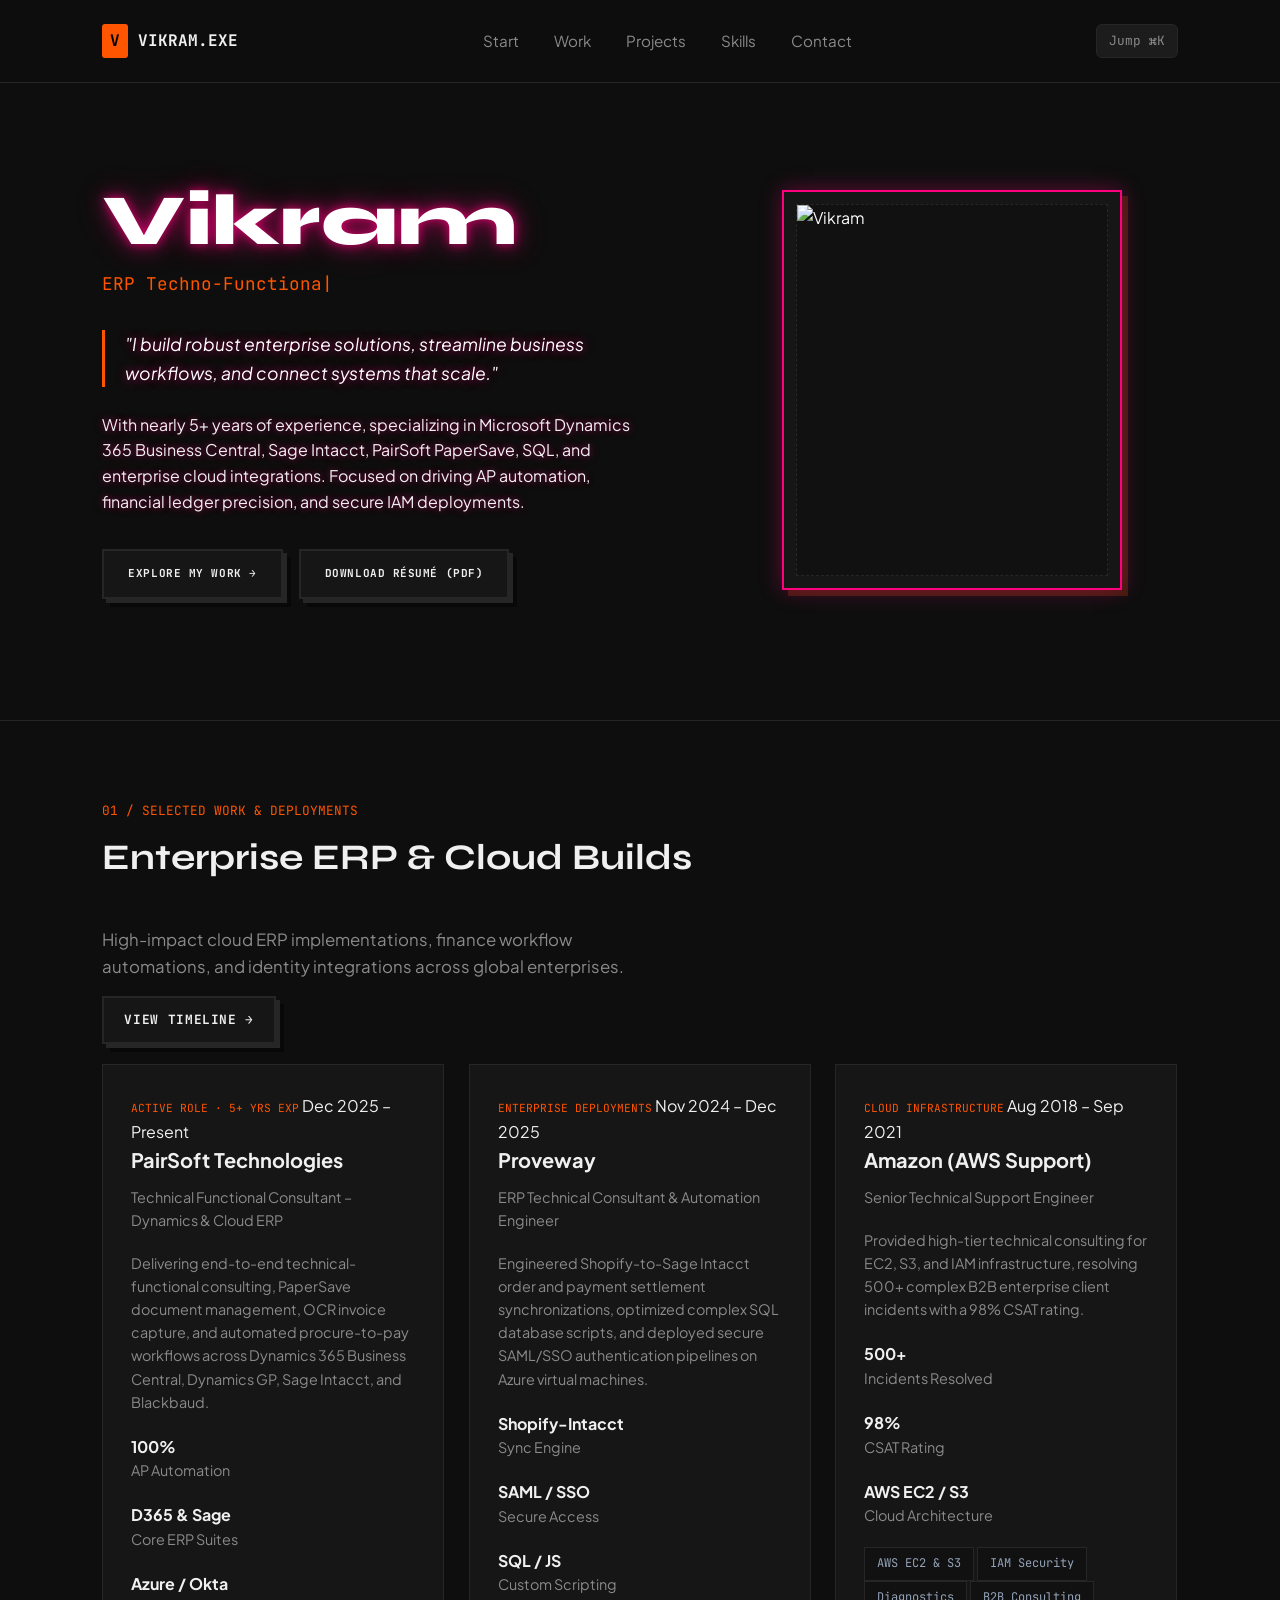
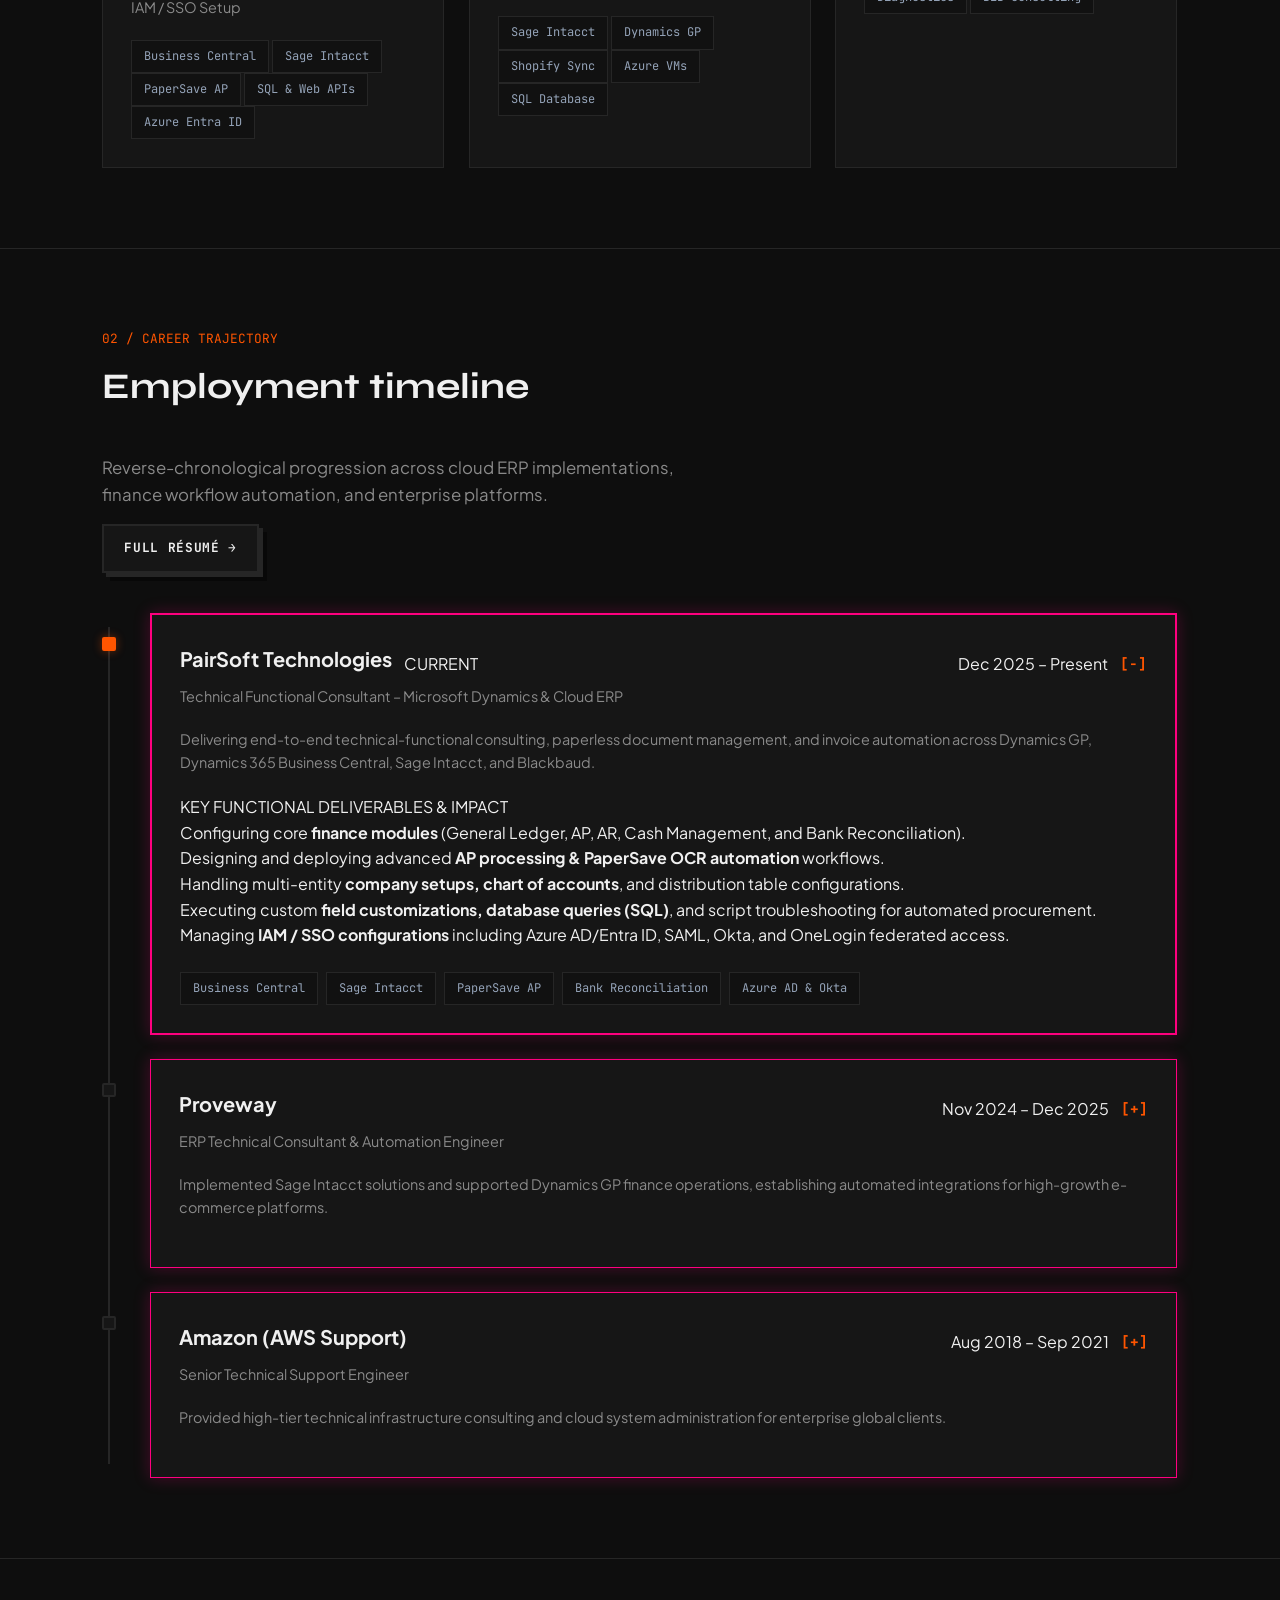
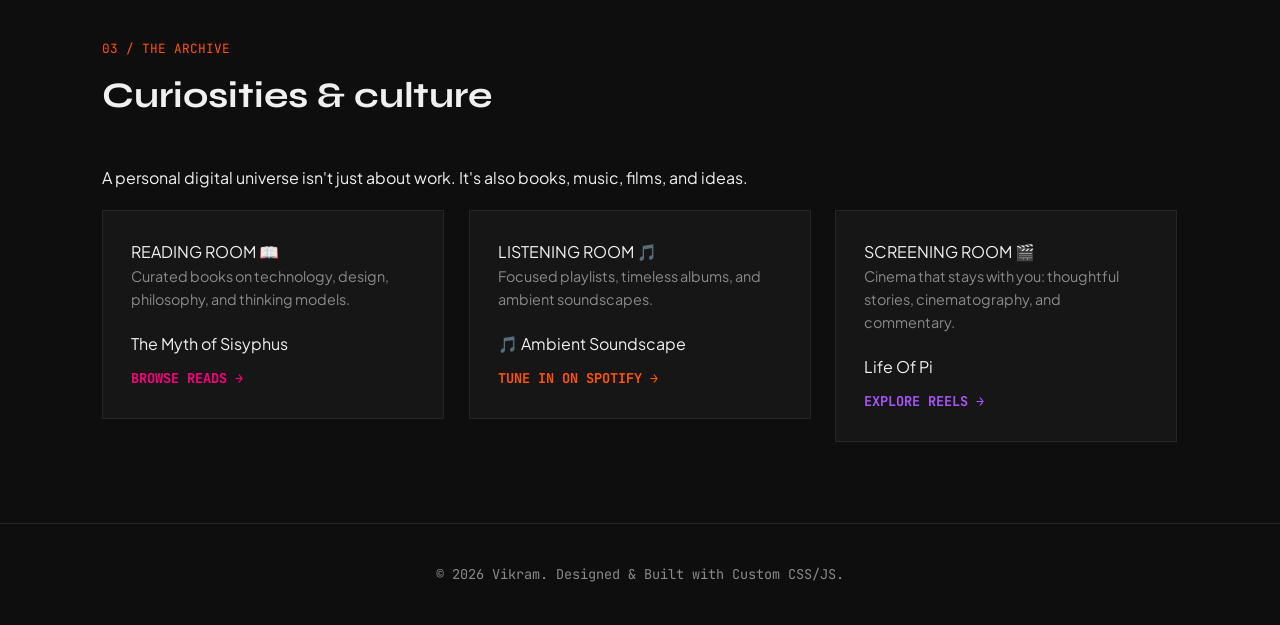
==== index.html @ fa61e0da "Complete cyberpunk ERP portfolio setup" ====
<!DOCTYPE html>
<html lang="en">
<head>
  <meta charset="UTF-8">
  <meta name="viewport" content="width=device-width, initial-scale=1.0">
  <title>Vikram | Techno-Functional ERP Portfolio</title>
  <link rel="stylesheet" href="css/style.css">
  <link rel="stylesheet" href="archive/archive.css">
  <link rel="stylesheet" href="archive/work.css">
  <link rel="stylesheet" href="css/timeline.css">
  <link href="https://fonts.googleapis.com/css2?family=JetBrains+Mono:wght@400;700&family=Syne:wght@700;800&family=Plus+Jakarta+Sans:wght@400;500;600;700&display=swap" rel="stylesheet">
  
  <style>
    /* --- Fix Preloader Centering on Mobile Viewports --- */
    #preloader {
      display: flex;
      justify-content: center;
      align-items: center;
      position: fixed;
      top: 0;
      left: 0;
      width: 100vw;
      height: 100vh;
      background-color: #030208;
      z-index: 99999;
      transition: opacity 0.4s ease, visibility 0.4s ease;
    }

    #preloader .loader-content {
      width: 100%;
      max-width: 400px;
      padding: 0 24px;
      margin: 0 auto;
      text-align: center;
      display: flex;
      flex-direction: column;
      align-items: center;
      justify-content: center;
    }

    #preloader.fade-out {
      opacity: 0;
      visibility: hidden;
    }

    /* --- Custom Sharp Edges & Purple Neon Glow for Archive Cards (Reading, Listening, Screening) --- */
    .cards-grid.archive-grid .card,
    .archive-card {
      border-radius: 0px !important;
      border: 1px solid #262626 !important;
      background: var(--card-bg, #161616);
      transition: transform 0.2s cubic-bezier(0.25, 1, 0.5, 1), 
                  box-shadow 0.2s cubic-bezier(0.25, 1, 0.5, 1), 
                  border-color 0.2s ease;
      position: relative;
      will-change: transform, box-shadow;
    }

    .cards-grid.archive-grid .card:hover,
    .archive-card:hover {
      transform: translate(-4px, -4px) !important;
      border-color: #ff007f !important;
      box-shadow: 5px 5px 0px 0px #ffffff,
                  10px 10px 0px 0px #a855f7,
                  0 0 30px rgba(168, 85, 247, 0.75),
                  0 0 60px rgba(255, 0, 127, 0.35) !important;
    }

    /* --- Custom Sharp Edges & Purple Neon Glow / 3D Hover Effect for Employment Timeline Cards --- */
    .timeline-accordion-card {
      border-radius: 0px !important; /* Sharp straight edges */
      border: 1px solid #ff007f !important; /* Permanent Electric Purple/Pink Neon Border */
      box-shadow: 0 0 15px rgba(255, 0, 127, 0.25) !important;
      transition: transform 0.2s cubic-bezier(0.25, 1, 0.5, 1), 
                  box-shadow 0.2s cubic-bezier(0.25, 1, 0.5, 1), 
                  border-color 0.2s ease;
      will-change: transform, box-shadow;
      position: relative;
    }

    .timeline-accordion-card.active-orange-border {
      border-color: #ff007f !important;
    }

    /* Multi-Layered 3D Purple Neon Hover Effect on Timeline Cards */
    .timeline-accordion-card:hover {
      transform: translate(-4px, -4px) !important;
      border-color: #ff007f !important;
      box-shadow: 5px 5px 0px 0px #ffffff,
                  10px 10px 0px 0px #a855f7,
                  0 0 30px rgba(168, 85, 247, 0.75),
                  0 0 60px rgba(255, 0, 127, 0.35) !important;
    }

    /* --- Sharp Edges (No Border Radius) & Thin Borders for Work Cards --- */
    .cards-grid.work-grid .work-card,
    .work-card {
      border-radius: 0px !important;
      border: 1px solid var(--border-color, #262626) !important;
      background: var(--card-bg, #161616);
      transition: transform 0.2s cubic-bezier(0.25, 1, 0.5, 1), 
                  box-shadow 0.2s cubic-bezier(0.25, 1, 0.5, 1), 
                  border-color 0.2s ease;
      position: relative;
      will-change: transform, box-shadow;
    }

    .cards-grid.work-grid .work-card:hover,
    .work-card:hover {
      transform: translate(-4px, -4px) !important;
      border-color: #ff5500 !important;
      box-shadow: 5px 5px 0px 0px #ffffff,
                  10px 10px 0px 0px #ff5500,
                  0 0 30px rgba(255, 85, 0, 0.75),
                  0 0 60px rgba(255, 85, 0, 0.35) !important;
    }

    /* Metric tags hover tinting */
    .metric-box {
      border-radius: 0px !important;
      transition: border-color 0.3s ease, background 0.3s ease;
    }
    .work-card:hover .metric-box {
      border-color: rgba(255, 85, 0, 0.5);
      background: rgba(255, 85, 0, 0.08);
    }

    /* --- Multi-Layered 3D Purple Neon Hover Effect for Tech Badges Inside Timeline Accordion --- */
    .timeline-accordion-card .work-tags-container .bordered-tag {
      border-radius: 0px !important;
      border: 1px solid #262626 !important;
      background: #111111 !important;
      color: #94a3b8 !important;
      padding: 6px 12px;
      font-family: 'JetBrains Mono', monospace;
      font-size: 0.75rem;
      display: inline-block;
      transition: transform 0.15s cubic-bezier(0.25, 1, 0.5, 1), 
                  box-shadow 0.15s cubic-bezier(0.25, 1, 0.5, 1), 
                  border-color 0.15s ease, 
                  color 0.15s ease, 
                  background-color 0.15s ease;
      cursor: pointer;
    }

    .timeline-accordion-card .work-tags-container .bordered-tag:hover {
      transform: translate(-2px, -2px) !important;
      background-color: #a855f7 !important; /* Electric Purple */
      color: #000000 !important;
      border-color: #ff007f !important; /* Electric Pink */
      font-weight: 700 !important;
      box-shadow: 3px 3px 0px 0px #ffffff,
                  6px 6px 0px 0px #a855f7,
                  0 0 15px rgba(168, 85, 247, 0.8) !important;
    }

    /* Standard work tags hover styling */
    .work-tags span {
      border-radius: 0px !important;
      border: 1px solid #262626 !important;
      background: #111111 !important;
      color: #94a3b8 !important;
      padding: 6px 12px;
      font-family: 'JetBrains Mono', monospace;
      font-size: 0.75rem;
      display: inline-block;
      transition: transform 0.15s cubic-bezier(0.25, 1, 0.5, 1), 
                  box-shadow 0.15s cubic-bezier(0.25, 1, 0.5, 1), 
                  border-color 0.15s ease, 
                  color 0.15s ease, 
                  background-color 0.15s ease;
      cursor: pointer;
    }

    .work-tags span:hover {
      transform: translate(-2px, -2px) !important;
      background-color: #ff5500 !important;
      color: #000000 !important;
      border-color: #ff5500 !important;
      font-weight: 700 !important;
      box-shadow: 3px 3px 0px 0px #ffffff,
                  6px 6px 0px 0px #ff5500,
                  0 0 15px rgba(255, 85, 0, 0.8) !important;
    }

    /* Link card styling wrappers */
    a.card-link-wrapper {
      text-decoration: none;
      color: inherit;
      display: block;
    }

    /* --- Profile Image Frame Neon Glow Effect --- */
    .image-frame-container {
      border-radius: 0px !important;
      border: 2px solid #ff007f !important;
      box-shadow: 0 0 20px rgba(255, 0, 127, 0.35), 
                  6px 6px 0px rgba(255, 85, 0, 0.2) !important;
      transition: all 0.4s cubic-bezier(0.25, 1, 0.5, 1);
    }

    .image-frame-container:hover {
      border-color: #ff007f !important;
      box-shadow: 0 0 40px rgba(255, 0, 127, 0.75), 
                  0 0 80px rgba(168, 85, 247, 0.4),
                  8px 8px 0px rgba(255, 0, 127, 0.4) !important;
      transform: translateY(-4px);
    }

    /* --- Default Electric Neon Text Glow for Hero Elements --- */
    .hero-title {
      color: #ffffff !important;
      text-shadow: 0 0 10px rgba(255, 0, 127, 0.7),
                   0 0 20px rgba(255, 0, 127, 0.5),
                   0 0 35px rgba(255, 0, 127, 0.3);
      transition: text-shadow 0.3s ease;
    }

    .quote-card p {
      color: #ffffff !important;
      text-shadow: 0 0 8px rgba(255, 0, 127, 0.5),
                   0 0 15px rgba(255, 0, 127, 0.3);
      transition: text-shadow 0.3s ease;
    }

    .hero-description {
      color: #f0f0f0 !important;
      text-shadow: 0 0 6px rgba(255, 0, 127, 0.45),
                   0 0 12px rgba(255, 0, 127, 0.25);
      transition: text-shadow 0.3s ease;
    }

    .hero-title:hover, .quote-card p:hover, .hero-description:hover {
      text-shadow: 0 0 15px rgba(255, 0, 127, 0.9),
                   0 0 30px rgba(255, 0, 127, 0.7),
                   0 0 45px rgba(255, 0, 127, 0.5);
    }

    /* --- Unified High-Intensity Cyberpunk Orange Neon Hover for ALL Buttons --- */
    .btn, a.btn {
      border-radius: 0px !important;
      transition: transform 0.15s cubic-bezier(0.25, 1, 0.5, 1), 
                  box-shadow 0.15s cubic-bezier(0.25, 1, 0.5, 1), 
                  background-color 0.15s ease, 
                  color 0.15s ease;
    }

    .btn:hover, a.btn:hover {
      background-color: #ff5500 !important;
      color: #000000 !important;
      border-color: #ff5500 !important;
      transform: translate(-3px, -3px);
      box-shadow: 4px 4px 0px 0px #ffffff,
                  8px 8px 0px 0px #ff5500,
                  0 0 25px rgba(255, 85, 0, 0.85),
                  0 0 50px rgba(255, 85, 0, 0.45) !important;
    }
  </style>
</head>
<body>

  <!-- Animated Preloader Screen -->
  <div id="preloader">
    <div class="loader-content">
      <div class="loader-badge">SYSTEM LOADING</div>
      <div class="loader-text">
        <span class="typing-text">Vikram portfolio is loading</span><span class="cursor">_</span>
      </div>
      <div class="progress-bar-container">
        <div class="progress-bar" id="progress-bar"></div>
      </div>
      <div class="percentage" id="percentage">0%</div>
    </div>
  </div>

  <!-- Main Website Content -->
  <div id="main-content">
    <!-- Header / Navbar -->
    <header class="navbar">
      <div class="logo">
        <span class="logo-box">V</span>
        <span class="logo-text">VIKRAM.EXE</span>
      </div>
      
      <!-- Hamburger Toggle Button -->
      <div class="hamburger-menu" id="hamburgerMenu" aria-label="Toggle Navigation">
        <span></span>
        <span></span>
        <span></span>
      </div>

      <nav class="nav-links" id="navLinks">
        <a href="index.html#about">Start</a>
        <a href="index.html#work">Work</a>
        <a href="projects.html">Projects</a>
        <a href="erp-roadmap.html">Skills</a>
        <a href="contact.html">Contact</a>
      </nav>
      <div class="shortcut-badge">Jump ⌘K</div>
    </header>

    <!-- Hero Section -->
    <section id="about" class="hero">
      <div class="hero-left">
        <h1 class="hero-title">Vikram</h1>
        
        <!-- Animated Typewriter Subtitle -->
        <p class="hero-subtitle">
          <span id="typed-text">ERP Implementation Specialist & Techno-Functional Consultant</span><span class="cursor">|</span>
        </p>
        
        <div class="quote-card">
          <p>"I build robust enterprise solutions, streamline business workflows, and connect systems that scale."</p>
        </div>

        <p class="hero-description">
          With nearly 5+ years of experience, specializing in Microsoft Dynamics 365 Business Central, Sage Intacct, PairSoft PaperSave, SQL, and enterprise cloud integrations. Focused on driving AP automation, financial ledger precision, and secure IAM deployments.
        </p>

        <div class="cta-buttons">
          <a href="#work" class="btn btn-primary">EXPLORE MY WORK &rarr;</a>
          <!-- Local Assets Folder Resume Download Route -->
          <a href="assets/VikramBoopathy_Resume.pdf" class="btn btn-secondary" download="Vikram_Boopathy_Resume.pdf">DOWNLOAD RÉSUMÉ (PDF)</a>
        </div>
      </div>

      <!-- Framed Profile Image Section -->
      <div class="hero-right">
        <div class="image-frame-container">
          <div class="image-frame-inner">
            <img src="images/vikram.jpg" alt="Vikram" class="profile-img active">
            <img src="images/Vikram1.png" alt="Vikram" class="profile-img">
          </div>
        </div>
      </div>
    </section>

    <!-- Selected Work / Projects Section -->
    <section id="work" class="section work-section">
      <div class="section-header-flex">
        <div>
          <div class="section-tag">01 / SELECTED WORK & DEPLOYMENTS</div>
          <h2 class="section-title">Enterprise ERP & Cloud Builds</h2>
          <p style="color: var(--text-muted); max-width: 580px; font-size: 1.05rem;">
            High-impact cloud ERP implementations, finance workflow automations, and identity integrations across global enterprises.
          </p>
        </div>
        <a href="#timeline" class="btn btn-secondary" style="font-size: 0.8rem; padding: 12px 20px;">VIEW TIMELINE &rarr;</a>
      </div>

      <div class="cards-grid work-grid">
        
        <!-- Card 1: PairSoft -->
        <div class="card work-card animate-on-scroll">
          <div class="card-top-info">
            <span class="card-quest-tag">ACTIVE ROLE · 5+ YRS EXP</span>
            <span class="card-date">Dec 2025 – Present</span>
          </div>
          
          <h3 class="work-card-title">PairSoft Technologies</h3>
          <p class="work-role">Technical Functional Consultant – Dynamics & Cloud ERP</p>
          
          <p class="work-desc">
            Delivering end-to-end technical-functional consulting, PaperSave document management, OCR invoice capture, and automated procure-to-pay workflows across Dynamics 365 Business Central, Dynamics GP, Sage Intacct, and Blackbaud.
          </p>

          <div class="metrics-row">
            <div class="metric-box">
              <h4>100%</h4>
              <p>AP Automation</p>
            </div>
            <div class="metric-box">
              <h4>D365 & Sage</h4>
              <p>Core ERP Suites</p>
            </div>
            <div class="metric-box">
              <h4>Azure / Okta</h4>
              <p>IAM / SSO Setup</p>
            </div>
          </div>

          <div class="work-tags">
            <span>Business Central</span>
            <span>Sage Intacct</span>
            <span>PaperSave AP</span>
            <span>SQL & Web APIs</span>
            <span>Azure Entra ID</span>
          </div>
        </div>

        <!-- Card 2: Proveway -->
        <div class="card work-card animate-on-scroll">
          <div class="card-top-info">
            <span class="card-quest-tag">ENTERPRISE DEPLOYMENTS</span>
            <span class="card-date">Nov 2024 – Dec 2025</span>
          </div>
          
          <h3 class="work-card-title">Proveway</h3>
          <p class="work-role">ERP Technical Consultant & Automation Engineer</p>
          
          <p class="work-desc">
            Engineered Shopify-to-Sage Intacct order and payment settlement synchronizations, optimized complex SQL database scripts, and deployed secure SAML/SSO authentication pipelines on Azure virtual machines.
          </p>

          <div class="metrics-row">
            <div class="metric-box">
              <h4>Shopify-Intacct</h4>
              <p>Sync Engine</p>
            </div>
            <div class="metric-box">
              <h4>SAML / SSO</h4>
              <p>Secure Access</p>
            </div>
            <div class="metric-box">
              <h4>SQL / JS</h4>
              <p>Custom Scripting</p>
            </div>
          </div>

          <div class="work-tags">
            <span>Sage Intacct</span>
            <span>Dynamics GP</span>
            <span>Shopify Sync</span>
            <span>Azure VMs</span>
            <span>SQL Database</span>
          </div>
        </div>

        <!-- Card 3: Amazon AWS Support -->
        <div class="card work-card animate-on-scroll">
          <div class="card-top-info">
            <span class="card-quest-tag">CLOUD INFRASTRUCTURE</span>
            <span class="card-date">Aug 2018 – Sep 2021</span>
          </div>
          
          <h3 class="work-card-title">Amazon (AWS Support)</h3>
          <p class="work-role">Senior Technical Support Engineer</p>
          
          <p class="work-desc">
            Provided high-tier technical consulting for EC2, S3, and IAM infrastructure, resolving 500+ complex B2B enterprise client incidents with a 98% CSAT rating.
          </p>

          <div class="metrics-row">
            <div class="metric-box">
              <h4>500+</h4>
              <p>Incidents Resolved</p>
            </div>
            <div class="metric-box">
              <h4>98%</h4>
              <p>CSAT Rating</p>
            </div>
            <div class="metric-box">
              <h4>AWS EC2 / S3</h4>
              <p>Cloud Architecture</p>
            </div>
          </div>

          <div class="work-tags">
            <span>AWS EC2 & S3</span>
            <span>IAM Security</span>
            <span>Diagnostics</span>
            <span>B2B Consulting</span>
          </div>
        </div>

      </div>
    </section>

    <!-- Employment Timeline Section -->
    <section id="timeline" class="section timeline-section">
      <div class="section-header-flex">
        <div>
          <div class="section-tag">02 / CAREER TRAJECTORY</div>
          <h2 class="section-title">Employment timeline</h2>
          <p style="color: var(--text-muted); max-width: 580px; font-size: 1.05rem;">
            Reverse-chronological progression across cloud ERP implementations, finance workflow automation, and enterprise platforms.
          </p>
        </div>
        <!-- Local Assets Folder Resume Download Route -->
        <a href="assets/Vikram_Resume.pdf" class="btn btn-secondary" style="font-size: 0.8rem; padding: 12px 20px;" download="Vikram_Boopathy_Resume.pdf">FULL RÉSUMÉ &rarr;</a>
      </div>

      <div class="timeline-container">
        <!-- Vertical Axis Line -->
        <div class="timeline-axis"></div>

        <div class="timeline-cards-wrapper">
          
          <!-- Item 1: PairSoft -->
          <div class="timeline-item">
            <div class="timeline-square-marker active-marker"></div>
            <div class="card timeline-accordion-card open active-orange-border">
              
              <div class="card-header-toggle">
                <div style="display: flex; align-items: center; gap: 12px; flex-wrap: wrap;">
                  <h3 class="work-card-title">PairSoft Technologies</h3>
                  <span class="current-badge-solid">CURRENT</span>
                </div>
                <div class="date-and-toggle">
                  <span class="card-date">Dec 2025 – Present</span>
                  <span class="toggle-icon">[-]</span>
                </div>
              </div>
              
              <p class="work-role">Technical Functional Consultant – Microsoft Dynamics & Cloud ERP</p>
              <p class="work-desc">
                Delivering end-to-end technical-functional consulting, paperless document management, and invoice automation across Dynamics GP, Dynamics 365 Business Central, Sage Intacct, and Blackbaud.
              </p>

              <div class="accordion-body">
                <div class="timeline-outcomes-header">KEY FUNCTIONAL DELIVERABLES & IMPACT</div>
                <ul class="timeline-bullet-list">
                  <li>Configuring core <strong>finance modules</strong> (General Ledger, AP, AR, Cash Management, and Bank Reconciliation).</li>
                  <li>Designing and deploying advanced <strong>AP processing & PaperSave OCR automation</strong> workflows.</li>
                  <li>Handling multi-entity <strong>company setups, chart of accounts</strong>, and distribution table configurations.</li>
                  <li>Executing custom <strong>field customizations, database queries (SQL)</strong>, and script troubleshooting for automated procurement.</li>
                  <li>Managing <strong>IAM / SSO configurations</strong> including Azure AD/Entra ID, SAML, Okta, and OneLogin federated access.</li>
                </ul>

                <div class="work-tags-container">
                  <span class="bordered-tag">Business Central</span>
                  <span class="bordered-tag">Sage Intacct</span>
                  <span class="bordered-tag">PaperSave AP</span>
                  <span class="bordered-tag">Bank Reconciliation</span>
                  <span class="bordered-tag">Azure AD & Okta</span>
                </div>
              </div>

            </div>
          </div>

          <!-- Item 2: Proveway -->
          <div class="timeline-item">
            <div class="timeline-square-marker"></div>
            <div class="card timeline-accordion-card">
              
              <div class="card-header-toggle">
                <h3 class="work-card-title">Proveway</h3>
                <div class="date-and-toggle">
                  <span class="card-date">Nov 2024 – Dec 2025</span>
                  <span class="toggle-icon">[+]</span>
                </div>
              </div>
              
              <p class="work-role">ERP Technical Consultant & Automation Engineer</p>
              <p class="work-desc">
                Implemented Sage Intacct solutions and supported Dynamics GP finance operations, establishing automated integrations for high-growth e-commerce platforms.
              </p>

              <div class="accordion-body">
                <div class="timeline-outcomes-header">KEY FUNCTIONAL DELIVERABLES & IMPACT</div>
                <ul class="timeline-bullet-list">
                  <li>Supported corporate accounting workflows including <strong>General Ledger, AP, AR</strong>, and vendor management.</li>
                  <li>Built and maintained automated <strong>Shopify-to-Sage Intacct integrations</strong> for order and settlement reconciliation.</li>
                  <li>Executed <strong>SQL database queries</strong> and custom JavaScript logic for seamless data extraction and mapping.</li>
                  <li>Deployed secure Azure VM environments and SAML/SSO authentication boundaries.</li>
                </ul>

                <div class="work-tags-container">
                  <span class="bordered-tag">Sage Intacct</span>
                  <span class="bordered-tag">Dynamics GP</span>
                  <span class="bordered-tag">Shopify Sync</span>
                  <span class="bordered-tag">SQL & JavaScript</span>
                </div>
              </div>

            </div>
          </div>

          <!-- Item 3: Amazon AWS Support -->
          <div class="timeline-item">
            <div class="timeline-square-marker"></div>
            <div class="card timeline-accordion-card">
              
              <div class="card-header-toggle">
                <h3 class="work-card-title">Amazon (AWS Support)</h3>
                <div class="date-and-toggle">
                  <span class="card-date">Aug 2018 – Sep 2021</span>
                  <span class="toggle-icon">[+]</span>
                </div>
              </div>
              
              <p class="work-role">Senior Technical Support Engineer</p>
              <p class="work-desc">
                Provided high-tier technical infrastructure consulting and cloud system administration for enterprise global clients.
              </p>

              <div class="accordion-body">
                <div class="timeline-outcomes-header">KEY TECHNICAL DELIVERABLES & IMPACT</div>
                <ul class="timeline-bullet-list">
                  <li>Resolved <strong>500+ complex technical incidents</strong> across AWS EC2, S3, and IAM architectures with a 98% CSAT.</li>
                  <li>Analyzed server logs, deployment traces, and network configurations to drive rapid root-cause issue resolutions.</li>
                </ul>

                <div class="work-tags-container">
                  <span class="bordered-tag">AWS EC2 & S3</span>
                  <span class="bordered-tag">IAM & Security</span>
                  <span class="bordered-tag">Server Diagnostics</span>
                </div>
              </div>

            </div>
          </div>

        </div>
      </div>
    </section>

    <!-- The Archive Section -->
    <section id="archive" class="section archive-section">
      <div class="section-header-flex">
        <div>
          <div class="section-tag">03 / THE ARCHIVE</div>
          <h2 class="section-title">Curiosities & culture</h2>
          <p class="archive-intro">
            A personal digital universe isn't just about work. It's also books, music, films, and ideas.
          </p>
        </div>
      </div>

      <div class="cards-grid archive-grid">
        
        <!-- Reading Room -->
        <a href="reading.html" class="card-link-wrapper">
          <div class="card archive-card">
            <div class="card-top-row">
              <span class="room-tag">READING ROOM</span>
              <span class="room-icon">📖</span>
            </div>
            <p class="room-desc">Curated books on technology, design, philosophy, and thinking models.</p>
            
            <div class="media-preview-box">
              <div class="book-cover-mock">
                <span>The Myth of Sisyphus</span>
              </div>
            </div>

            <span class="card-link" style="color: #ff007f; font-weight: 700; margin-top: 12px; display: inline-block;">BROWSE READS &rarr;</span>
          </div>
        </a>

        <!-- Listening Room -->
        <a href="listening-room.html" class="card-link-wrapper">
          <div class="card archive-card">
            <div class="card-top-row">
              <span class="room-tag">LISTENING ROOM</span>
              <span class="room-icon">🎵</span>
            </div>
            <p class="room-desc">Focused playlists, timeless albums, and ambient soundscapes.</p>
            
            <div class="media-preview-box">
              <div class="album-cover-mock">
                <span>🎵 Ambient Soundscape</span>
              </div>
            </div>

            <span class="card-link" style="color: var(--signal, #ff5500); font-weight: 700; margin-top: 12px; display: inline-block;">TUNE IN ON SPOTIFY &rarr;</span>
          </div>
        </a>

        <!-- Screening Room -->
        <a href="reels.html" class="card-link-wrapper">
          <div class="card archive-card">
            <div class="card-top-row">
              <span class="room-tag">SCREENING ROOM</span>
              <span class="room-icon">🎬</span>
            </div>
            <p class="room-desc">Cinema that stays with you: thoughtful stories, cinematography, and commentary.</p>
            
            <div class="media-preview-box">
              <div class="movie-cover-mock">
                <span>Life Of Pi</span>
              </div>
            </div>

            <span class="card-link" style="color: #a855f7; font-weight: 700; margin-top: 12px; display: inline-block;">EXPLORE REELS &rarr;</span>
          </div>
        </a>

      </div>
    </section>

    <!-- Footer -->
    <footer id="contact" class="footer">
      <p>&copy; 2026 Vikram. Designed & Built with Custom CSS/JS.</p>
    </footer>

  </div>

  <script src="js/main.js"></script>
</body>
</html>
---- css/style.css ----
/* Modern Dark & Orange Pixel Theme */
:root {
  --bg-color: #0e0e0e;
  --card-bg: #161616;
  --accent-orange: #ff5500;
  --accent-orange-hover: #ff6a1a;
  --text-main: #f0f0f0;
  --text-muted: #8a8a8a;
  --border-color: #262626;
  --font-heading: 'Syne', sans-serif;
  --font-body: 'Plus Jakarta Sans', sans-serif;
  --font-mono: 'JetBrains Mono', monospace;
}

* {
  margin: 0;
  padding: 0;
  box-sizing: border-box;
}

body {
  background-color: var(--bg-color);
  color: var(--text-main);
  font-family: var(--font-body);
  line-height: 1.6;
  overflow-x: hidden;
}

/* ====================================
   Preloader Styles
   ==================================== */
#preloader {
  position: fixed;
  top: 0;
  left: 0;
  width: 100%;
  height: 100vh;
  background-color: #0a0a0a;
  display: flex;
  justify-content: center;
  align-items: center;
  z-index: 9999;
  transition: opacity 0.6s ease, visibility 0.6s ease;
}

#preloader.fade-out {
  opacity: 0;
  visibility: hidden;
}

.loader-content {
  text-align: center;
  max-width: 480px;
  width: 90%;
}

.loader-badge {
  display: inline-block;
  font-family: var(--font-mono);
  font-size: 0.75rem;
  color: var(--accent-orange);
  border: 1px solid var(--accent-orange);
  padding: 4px 10px;
  border-radius: 4px;
  margin-bottom: 20px;
  letter-spacing: 2px;
}

.loader-text {
  font-family: var(--font-mono);
  font-size: 1.25rem;
  color: #fff;
  margin-bottom: 25px;
  height: 30px;
}

.cursor {
  color: var(--accent-orange);
  animation: blink 0.8s infinite;
}

@keyframes blink {
  0%, 100% { opacity: 1; }
  50% { opacity: 0; }
}

.progress-bar-container {
  width: 100%;
  height: 6px;
  background: #1a1a1a;
  border-radius: 3px;
  overflow: hidden;
  margin-bottom: 12px;
}

.progress-bar {
  width: 0%;
  height: 100%;
  background: var(--accent-orange);
  transition: width 0.1s linear;
}

.percentage {
  font-family: var(--font-mono);
  font-size: 0.875rem;
  color: var(--text-muted);
}

/* ====================================
   Main Page Layout
   ==================================== */
#main-content {
  opacity: 0;
  transform: translateY(20px);
  transition: opacity 0.8s ease, transform 0.8s ease;
}

#main-content.visible {
  opacity: 1;
  transform: translateY(0);
}

/* Navbar */
.navbar {
  display: flex;
  justify-content: space-between;
  align-items: center;
  padding: 24px 8%;
  border-bottom: 1px solid var(--border-color);
  position: fixed;
  top: 0;
  left: 0;
  width: 100%;
  z-index: 1000;
  background: rgba(14, 14, 14, 0.9);
  backdrop-filter: blur(12px);
}

.logo {
  display: flex;
  align-items: center;
  gap: 10px;
  font-family: var(--font-mono);
  font-weight: 700;
}

.logo-box {
  background: var(--accent-orange);
  color: #000;
  padding: 4px 8px;
  border-radius: 3px;
}

.nav-links a {
  color: var(--text-muted);
  text-decoration: none;
  margin: 0 16px;
  font-size: 0.95rem;
  transition: color 0.3s;
}

.nav-links a:hover {
  color: var(--text-main);
}

.shortcut-badge {
  font-family: var(--font-mono);
  font-size: 0.8rem;
  background: #1c1c1c;
  padding: 6px 12px;
  border-radius: 6px;
  border: 1px solid var(--border-color);
  color: var(--text-muted);
}

/* Hero Section */
.hero {
  display: flex;
  justify-content: space-between;
  align-items: center;
  padding: 140px 8% 80px 8%;
  gap: 60px;
  min-height: 80vh;
}

.hero-left {
  flex: 1;
}

.hero-title {
  font-family: var(--font-heading);
  font-size: 4.5rem;
  font-weight: 800;
  line-height: 1.1;
  margin-bottom: 10px;
}

.hero-subtitle {
  font-family: var(--font-mono);
  color: var(--accent-orange);
  font-size: 1.1rem;
  margin-bottom: 30px;
  min-height: 30px;
}

.quote-card {
  border-left: 3px solid var(--accent-orange);
  padding-left: 20px;
  margin-bottom: 25px;
  font-style: italic;
  color: #d1d1d1;
  font-size: 1.1rem;
}

.hero-description {
  color: var(--text-muted);
  margin-bottom: 35px;
  max-width: 540px;
  font-size: 1rem;
}

.cta-buttons {
  display: flex;
  gap: 16px;
}

/* Hero Right / Profile Image Frame */
.hero-right {
  flex: 0.8;
  display: flex;
  justify-content: center;
  align-items: center;
}

.image-frame-container {
  position: relative;
  width: 340px;
  height: 400px;
  border: 2px solid var(--accent-orange);
  background: var(--card-bg);
  padding: 12px;
  box-shadow: 6px 6px 0px rgba(255, 85, 0, 0.2);
}

.image-frame-inner {
  position: relative;
  width: 100%;
  height: 100%;
  overflow: hidden;
  border: 1px dashed var(--border-color);
  background: #111;
}

.profile-img {
  position: absolute;
  top: 0;
  left: 0;
  width: 100%;
  height: 100%;
  object-fit: cover;
  opacity: 0;
  transition: opacity 1s ease-in-out, filter 0.3s ease;
  filter: grayscale(20%) contrast(110%);
}

.profile-img.active {
  opacity: 1;
}

.profile-img:hover {
  filter: grayscale(0%);
}

/* Sections */
.section {
  padding: 80px 8%;
  border-top: 1px solid var(--border-color);
}

.section-tag {
  font-family: var(--font-mono);
  font-size: 0.8rem;
  color: var(--accent-orange);
  margin-bottom: 8px;
}

.section-title {
  font-family: var(--font-heading);
  font-size: 2.25rem;
  margin-bottom: 40px;
}

.section-header-flex p {
  margin-bottom: 15px;
}

.cards-grid {
  display: grid;
  grid-template-columns: repeat(auto-fit, minmax(280px, 1fr));
  gap: 24px;
  margin-top: 20px;
}

/* ====================================
   Card Neon Glow Hover Lighting Effects
   ==================================== */
.card, .work-card, .timeline-accordion-card, .archive-card {
  background: var(--card-bg);
  padding: 28px;
  border: 1px solid var(--border-color);
  border-radius: 6px;
  transition: transform 0.4s cubic-bezier(0.25, 1, 0.5, 1), 
              box-shadow 0.4s cubic-bezier(0.25, 1, 0.5, 1), 
              border-color 0.4s cubic-bezier(0.25, 1, 0.5, 1);
  will-change: transform, box-shadow;
  position: relative;
}

/* Vibrant Electric Neon Hover Border & Soft Ambient Backlight Glow */
.work-card:hover, .timeline-accordion-card:hover, .archive-card:hover, .card:hover {
  transform: translateY(-6px) scale(1.01);
  border-color: #ff007f !important; /* Electric Pink Neon Accent */
  box-shadow: 0 10px 30px rgba(0, 0, 0, 0.9),
              0 0 25px rgba(255, 0, 127, 0.45),
              inset 0 0 15px rgba(255, 0, 127, 0.15) !important;
}

/* Alternate Secondary Card Neon Accent (Purple Glow) for Even Cards */
.cards-grid .card:nth-child(even):hover {
  border-color: #a855f7 !important; /* Electric Purple Neon Accent */
  box-shadow: 0 10px 30px rgba(0, 0, 0, 0.9),
              0 0 25px rgba(168, 85, 247, 0.45),
              inset 0 0 15px rgba(168, 85, 247, 0.15) !important;
}

.work-card:hover .metric-box {
  border-color: rgba(255, 0, 127, 0.4);
  background: rgba(255, 0, 127, 0.05);
}

.card-badge, .card-quest-tag {
  font-family: var(--font-mono);
  font-size: 0.7rem;
  color: var(--accent-orange);
  margin-bottom: 12px;
}

.card h3, .work-card-title {
  font-size: 1.25rem;
  margin-bottom: 10px;
}

.card p, .work-desc {
  color: var(--text-muted);
  font-size: 0.9rem;
  margin-bottom: 20px;
}

.card-link {
  color: var(--accent-orange);
  text-decoration: none;
  font-family: var(--font-mono);
  font-size: 0.85rem;
  font-weight: 700;
}

/* ====================================
   Dual-Layered Pixel Shadow Buttons
   ==================================== */
.btn {
  display: inline-flex;
  justify-content: center;
  align-items: center;
  gap: 8px;
  padding: 14px 24px;
  font-family: var(--font-mono, monospace);
  letter-spacing: 0.05em;
  text-transform: uppercase;
  font-size: 11px;
  font-weight: 700;
  text-decoration: none;
  position: relative;
  cursor: pointer;
  border: 2px solid var(--border-color, #262626);
  transition: transform 90ms steps(2, end), box-shadow 90ms steps(2, end), background-color 90ms steps(2, end), color 90ms steps(2, end);
}

.btn-primary {
  background-color: var(--card-bg, #161616);
  color: var(--text-main, #f0f0f0);
  border-color: var(--border-color, #262626);
  box-shadow: 4px 4px 0px 0px var(--border-color, #262626), 
              8px 8px 0px 0px rgba(0, 0, 0, 0.4);
}

.btn-secondary {
  background-color: var(--card-bg, #161616);
  color: var(--text-main, #f0f0f0);
  border-color: var(--border-color, #262626);
  box-shadow: 4px 4px 0px 0px var(--border-color, #262626), 
              8px 8px 0px 0px rgba(0, 0, 0, 0.4);
}

.btn:hover,
.btn-primary:hover,
.btn-secondary:hover {
  transform: translate(2px, 2px);
  background-color: var(--accent-orange, #ff5500);
  color: #000;
  border-color: var(--accent-orange, #ff5500);
  box-shadow: 6px 6px 0px 0px var(--accent-orange, #ff5500), 
              12px 12px 0px 0px #993300;
}

/* ====================================
   Responsive Hamburger Navigation
   ==================================== */
.hamburger-menu {
  display: none;
  flex-direction: column;
  justify-content: space-between;
  width: 28px;
  height: 20px;
  cursor: pointer;
  z-index: 1001;
}

.hamburger-menu span {
  display: block;
  width: 100%;
  height: 2px;
  background-color: var(--text-main, #f0f0f0);
  transition: all 0.3s ease-in-out;
}

.hamburger-menu.active span:nth-child(1) {
  transform: translateY(9px) rotate(45deg);
}
.hamburger-menu.active span:nth-child(2) {
  opacity: 0;
}
.hamburger-menu.active span:nth-child(3) {
  transform: translateY(-9px) rotate(-45deg);
}

@media (max-width: 768px) {
  .hamburger-menu {
    display: flex;
  }
  
  .navbar .nav-links {
    position: fixed;
    top: 0;
    right: -100%;
    width: 75%;
    height: 100vh;
    background: rgba(12, 12, 12, 0.98);
    backdrop-filter: blur(10px);
    display: flex;
    flex-direction: column;
    justify-content: center;
    align-items: center;
    gap: 32px;
    transition: right 0.4s cubic-bezier(0.77, 0, 0.175, 1);
    z-index: 1000;
    border-left: 1px solid #262626;
  }

  .navbar .nav-links.nav-active {
    right: 0;
  }

  .navbar .nav-links a {
    font-size: 1.25rem;
    font-weight: 700;
  }
  
  .navbar .shortcut-badge {
    display: none;
  }
}

/* Footer */
.footer {
  text-align: center;
  padding: 40px;
  border-top: 1px solid var(--border-color);
  font-family: var(--font-mono);
  font-size: 0.85rem;
  color: var(--text-muted);
}

/* Responsive adjustments */
@media (max-width: 900px) {
  .hero {
    flex-direction: column;
    text-align: center;
    padding-top: 120px;
  }
  .quote-card {
    border-left: none;
    border-top: 2px solid var(--accent-orange);
    padding: 15px 0 0 0;
  }
  .cta-buttons {
    justify-content: center;
  }
}

/* Ensure the hamburger icon transforms cleanly into an 'X' when active */
.hamburger-menu.active span:nth-child(1) {
  transform: translateY(9px) rotate(45deg);
}
.hamburger-menu.active span:nth-child(2) {
  opacity: 0;
}
.hamburger-menu.active span:nth-child(3) {
  transform: translateY(-9px) rotate(-45deg);
}

/* Card base setup for smooth transition */
.project-card,
.glass-card {
  transition: transform 0.4s cubic-bezier(0.25, 1, 0.5, 1),
              box-shadow 0.4s cubic-bezier(0.25, 1, 0.5, 1),
              border-color 0.4s ease;
}

/* Mobile Scroll Neon Glow State (triggers when element reaches screen center) */
@media (max-width: 768px) {
  .project-card.in-view {
    border-color: #ff007f !important;
    box-shadow: 0 0 25px rgba(255, 0, 127, 0.65), 
                0 0 50px rgba(168, 85, 247, 0.35) !important;
    transform: scale(1.02);
  }

  .glass-card.in-view {
    border-color: #a855f7 !important;
    box-shadow: 0 0 30px rgba(168, 85, 247, 0.7), 
                0 0 60px rgba(255, 0, 127, 0.3) !important;
    transform: scale(1.02);
  }
}

/* Mobile Scroll Neon Glow State */
@media (max-width: 768px) {
  .project-card.in-view,
  .work-card.in-view,
  .timeline-accordion-card.in-view,
  .archive-card.in-view {
    border-color: #ff007f !important;
    box-shadow: 0 0 25px rgba(255, 0, 127, 0.65), 
                0 0 50px rgba(168, 85, 247, 0.35) !important;
    transform: scale(1.01);
  }

  .glass-card.in-view {
    border-color: #a855f7 !important;
    box-shadow: 0 0 30px rgba(168, 85, 247, 0.7), 
                0 0 60px rgba(255, 0, 127, 0.3) !important;
    transform: scale(1.01);
  }
}

/* Mobile Scroll Neon Glow State matching exact desktop hover look */
@media (max-width: 768px) {
  .project-card.in-view,
  .work-card.in-view,
  .timeline-accordion-card.in-view,
  .archive-card.in-view {
    transform: translate(-4px, -4px) !important;
    border-color: #ff007f !important;
    box-shadow: 5px 5px 0px 0px #ffffff,
                10px 10px 0px 0px #a855f7,
                0 0 30px rgba(168, 85, 247, 0.75),
                0 0 60px rgba(255, 0, 127, 0.35) !important;
  }

  .glass-card.in-view {
    transform: translate(-4px, -4px) !important;
    border-color: #a855f7 !important;
    box-shadow: 5px 5px 0px 0px #ffffff,
                10px 10px 0px 0px #ff007f,
                0 0 30px rgba(255, 0, 127, 0.75),
                0 0 60px rgba(168, 85, 247, 0.35) !important;
  }
}
---- css/timeline.css ----
/* Accordion Layout & Orange Borders */
/* ====================================
   Fixed Responsive Timeline & Marker Alignment
   ==================================== */
.timeline-container {
  position: relative;
  margin-top: 40px;
  padding-left: 28px; /* Room for left axis line and marker */
}

/* Vertical Axis Line */
.timeline-axis {
  position: absolute;
  left: 6px;
  top: 14px;
  bottom: 14px;
  width: 2px;
  background: var(--border-color);
  z-index: 1;
}

.timeline-cards-wrapper {
  display: flex;
  flex-direction: column;
  gap: 24px;
}

/* Timeline Item Wrapper */
.timeline-item {
  position: relative;
  padding-left: 20px; /* Offset card to leave room for marker outside */
}

/* Left Axis Square Marker - Placed neatly on the vertical axis line */
.timeline-square-marker {
  position: absolute;
  left: -28px; /* Positioned directly centered on vertical axis line */
  top: 24px; /* Fixed alignment with card title header */
  width: 14px;
  height: 14px;
  background: var(--card-bg);
  border: 2px solid var(--border-color);
  border-radius: 2px;
  z-index: 2;
  transition: border-color 0.3s, background-color 0.3s;
}

.timeline-square-marker.active-marker {
  border-color: var(--accent-orange);
  background: var(--accent-orange);
  box-shadow: 0 0 10px rgba(255, 85, 0, 0.4);
  animation: pulse-square 1.5s infinite;
}

@keyframes pulse-square {
  0% { transform: scale(0.95); opacity: 0.8; }
  50% { transform: scale(1.15); opacity: 1; }
  100% { transform: scale(0.95); opacity: 0.8; }
}

/* Timeline Card */
.timeline-accordion-card {
  background: var(--card-bg);
  border: 1px solid var(--border-color);
  border-radius: 6px;
  padding: 28px;
  cursor: pointer;
  transition: border-color 0.3s ease, box-shadow 0.3s ease;
}

/* Orange Active Border */
.timeline-accordion-card.active-orange-border {
  border: 2px solid var(--accent-orange) !important;
  box-shadow: 0 0 20px rgba(255, 85, 0, 0.15);
}

.card-header-toggle {
  display: flex;
  justify-content: space-between;
  align-items: center;
}

.date-and-toggle {
  display: flex;
  align-items: center;
  gap: 12px;
}

.toggle-icon {
  font-family: var(--font-mono);
  font-size: 0.9rem;
  color: var(--accent-orange);
  font-weight: 700;
}

/* Smooth Accordion Body Expansion */
.accordion-body {
  max-height: 0;
  overflow: hidden;
  opacity: 0;
  transition: max-height 0.4s ease, opacity 0.4s ease, margin-top 0.4s ease;
}

.timeline-accordion-card.open .accordion-body {
  max-height: 800px;
  opacity: 1;
  margin-top: 20px;
}

/* Bordered Tag List */
.work-tags-container {
  display: flex;
  flex-wrap: wrap;
  gap: 8px;
  margin-top: 24px;
}

.bordered-tag {
  font-family: var(--font-mono);
  font-size: 0.75rem;
  background: #141414;
  border: 1px solid #333;
  color: var(--text-muted);
  padding: 5px 12px;
  border-radius: 4px;
}

/* Mobile Responsiveness */
@media (max-width: 768px) {
  .timeline-container {
    padding-left: 0;
  }
  .timeline-item {
    padding-left: 0;
  }
  .timeline-axis, .timeline-square-marker {
    display: none;
  }
}
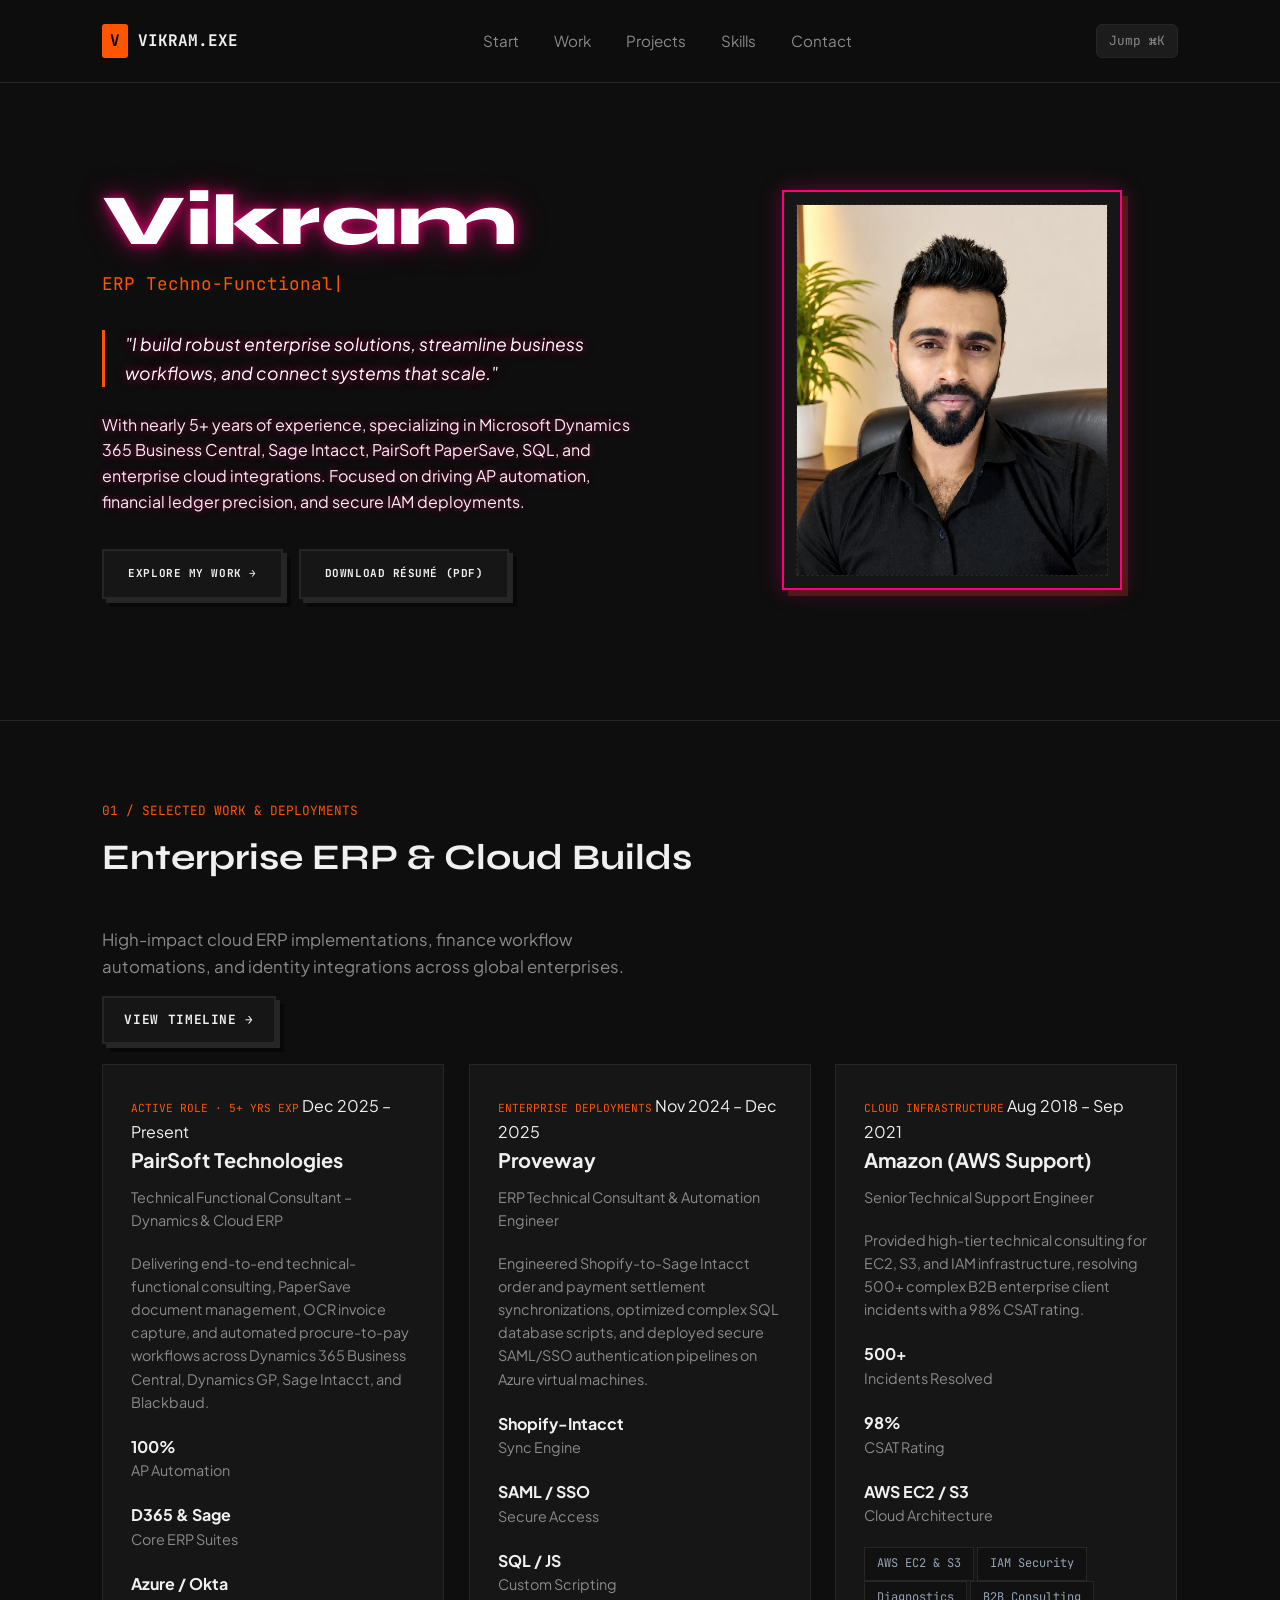
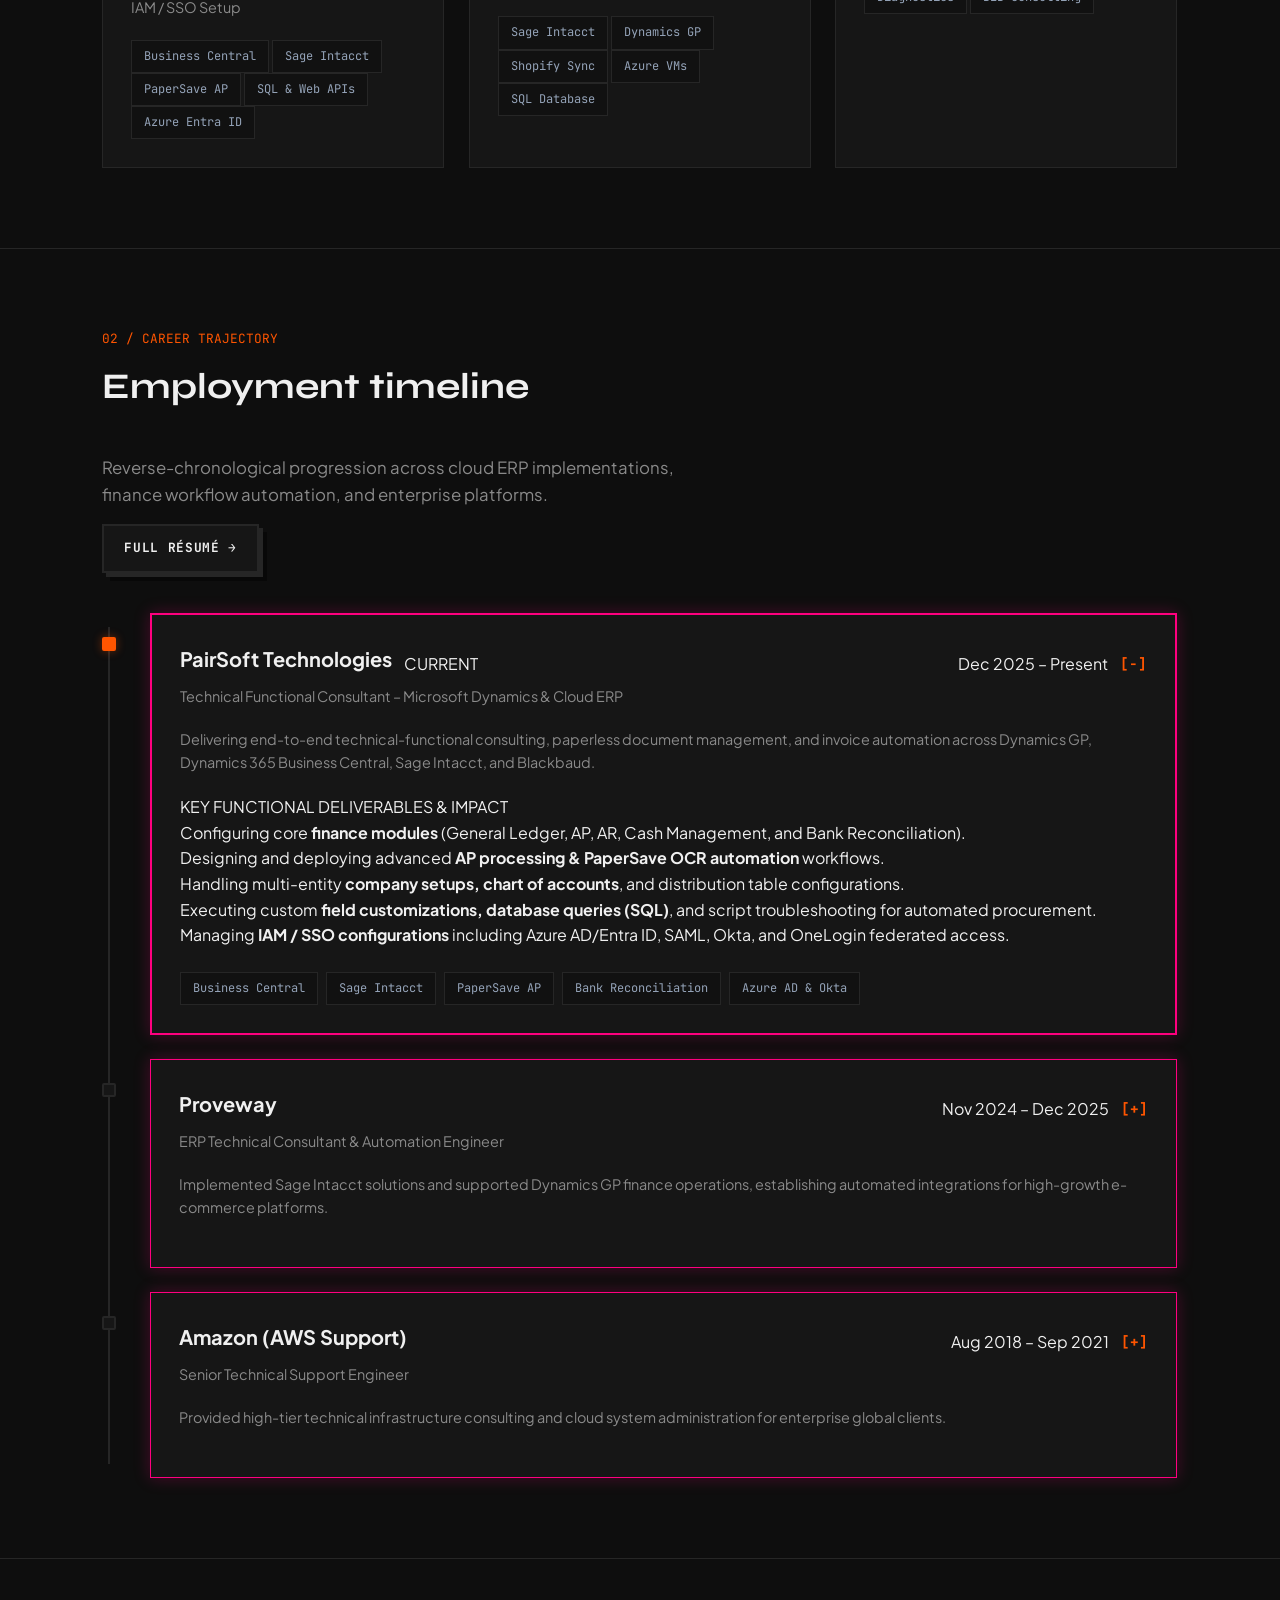
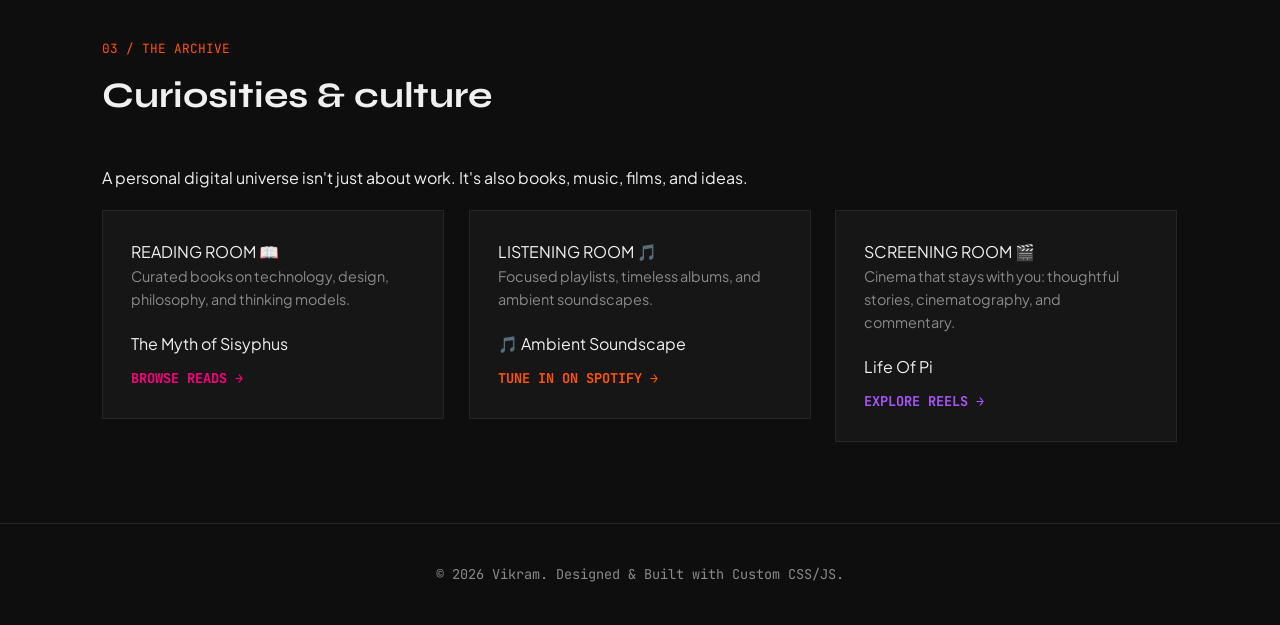
==== commit adf12f58: "Fix image path case sensitivity for Vercel deployment" ====
--- a/index.html
+++ b/index.html
@@ -328,7 +328,7 @@
       <div class="hero-right">
         <div class="image-frame-container">
           <div class="image-frame-inner">
-            <img src="images/vikram.jpg" alt="Vikram" class="profile-img active">
+            <img src="images/Vikram.jpg" alt="Vikram" class="profile-img active">
             <img src="images/Vikram1.png" alt="Vikram" class="profile-img">
           </div>
         </div>
